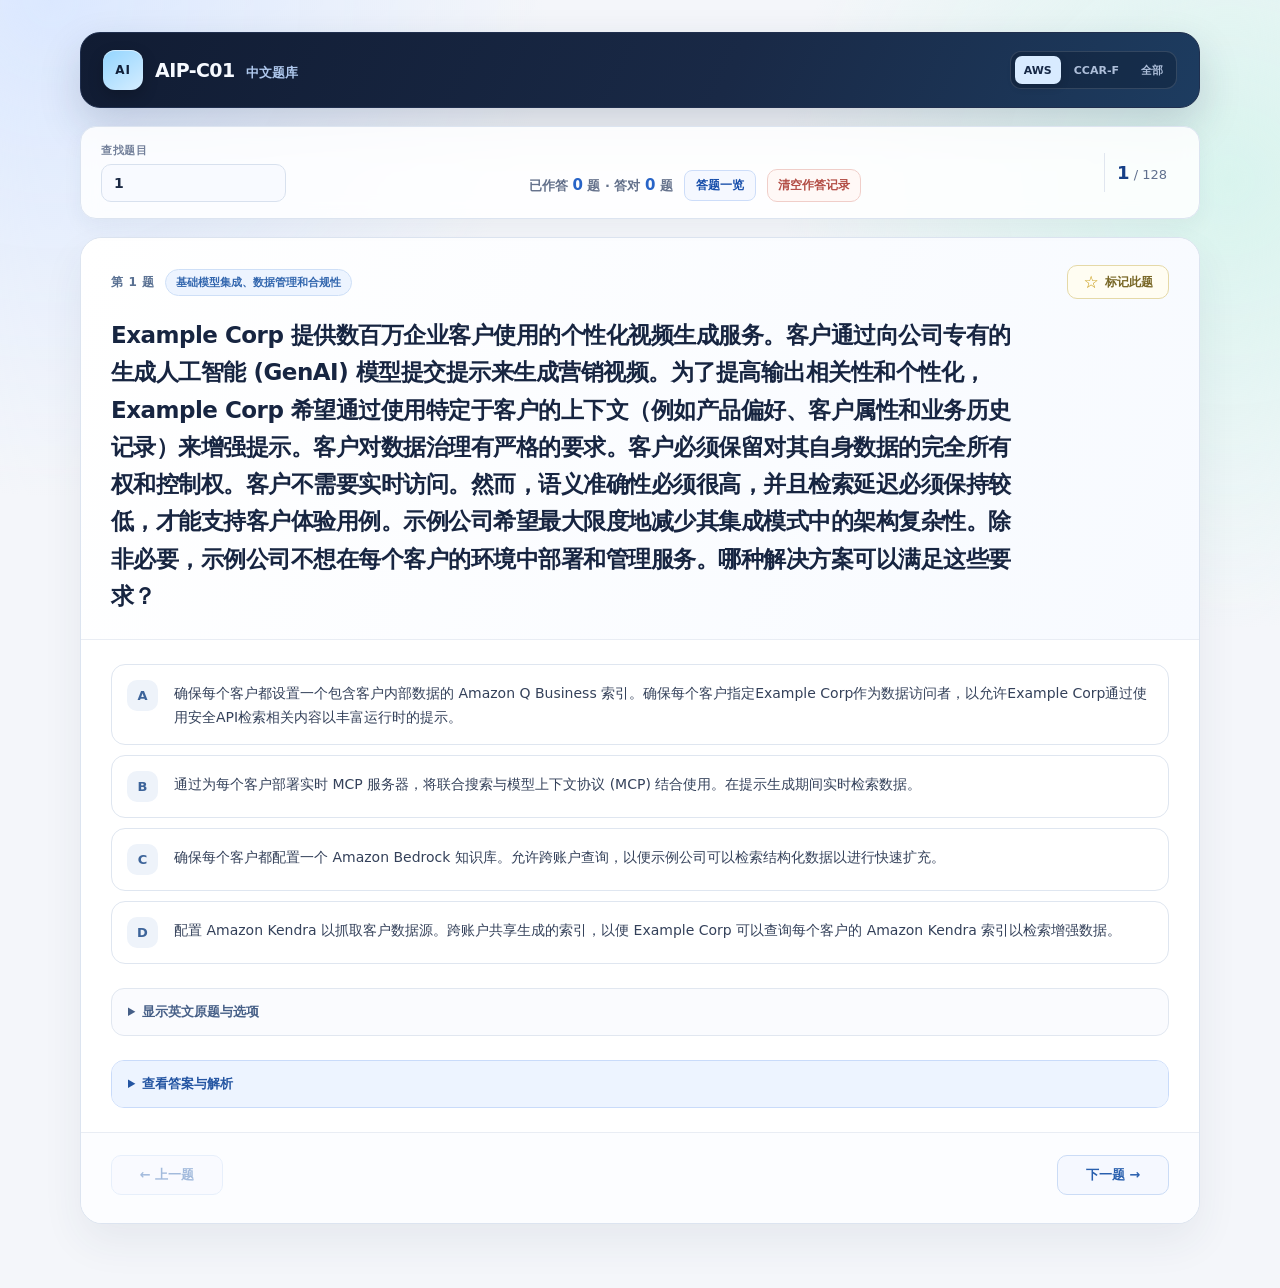
==== aws-cip/index.html @ 1c4ef6be "Add Claude CCAR-F practice library" ====
<!doctype html>
<html lang="zh-CN" data-exam="aws-cip">
  <head>
    <meta charset="UTF-8" />
    <meta name="viewport" content="width=device-width, initial-scale=1.0" />
    <meta name="description" content="AWS AIP-C01 中文题库：逐题练习中英文题目，查看答案与解析。" />
    <title>AWS AIP-C01 中文题库</title>
    <link rel="stylesheet" href="../styles.css?v=dual-exams-20260810" />
  </head>
  <body>
    <main class="shell">
      <header class="site-header">
        <a class="brand" href="?question=1" aria-label="回到第 1 题">
          <span class="brand-mark">AI</span>
          <span>AIP-C01 <em>中文题库</em></span>
        </a>
        <nav class="exam-switcher" aria-label="切换题库">
          <a class="is-current" href="./" aria-current="page">AWS</a>
          <a href="../ccar-f/">CCAR-F</a>
          <a href="../">全部</a>
        </nav>
      </header>

      <section class="toolbar" aria-label="题目导航">
        <label class="search">
          <span>查找题目</span>
          <input id="question-search" type="search" placeholder="输入题号，如 24" inputmode="numeric" />
        </label>
        <div class="answer-record">
          <span>已作答 <strong id="answered-count">0</strong> 题 · 答对 <strong id="correct-count">0</strong> 题</span>
          <a class="overview-link" href="overview.html">答题一览</a>
          <button id="clear-answers" class="clear-answers" type="button">清空作答记录</button>
        </div>
        <div class="progress"><span id="current-position">1</span> / <span id="total-count">128</span></div>
      </section>

      <section id="question-view" aria-live="polite"></section>
    </main>

    <script type="module" src="../app.js?v=dual-exams-20260810"></script>
  </body>
</html>
---- styles.css ----
:root {
  color: #1c2740;
  background: #eef2f8;
  font-family: Inter, "PingFang SC", "Microsoft YaHei", system-ui, sans-serif;
}

* { box-sizing: border-box; }

body {
  min-width: 320px;
  margin: 0;
  background:
    radial-gradient(circle at 4% 0%, #dbe8ff 0, transparent 31rem),
    radial-gradient(circle at 96% 14%, #d9f4ee 0, transparent 28rem),
    #f4f6fa;
}

button, input { font: inherit; }

.shell { width: min(1120px, calc(100% - 48px)); margin: 0 auto; padding: 32px 0 64px; }

.site-header {
  display: flex;
  align-items: center;
  justify-content: space-between;
  gap: 24px;
  min-height: 76px;
  padding: 16px 22px;
  margin-bottom: 18px;
  border: 1px solid #202f4e;
  border-radius: 20px;
  background: linear-gradient(115deg, #111c33 0%, #192946 58%, #1d3c60 100%);
  box-shadow: 0 18px 42px #1b2d4c2e;
}

.brand { display: inline-flex; align-items: center; gap: 12px; color: #f7faff; text-decoration: none; font-size: 19px; font-weight: 780; letter-spacing: -.03em; }
.brand em { margin-left: 5px; color: #afc8ed; font-size: 13px; font-style: normal; font-weight: 650; letter-spacing: 0; }
.brand-mark { display: grid; place-items: center; width: 40px; height: 40px; color: #11203a; border-radius: 12px; background: linear-gradient(145deg, #93d5ff, #d5edff); box-shadow: inset 0 1px #fff8, 0 6px 16px #0003; font-size: 12px; font-weight: 850; letter-spacing: .08em; }
.header-tag { margin: 0; color: #adc3e1; font-size: 13px; font-weight: 600; }
.header-actions { display: flex; align-items: center; gap: 12px; }
.exam-switcher { display: inline-flex; align-items: center; gap: 4px; padding: 4px; border: 1px solid #ffffff21; border-radius: 11px; background: #09142752; }
.exam-switcher a { display: inline-flex; min-height: 28px; align-items: center; padding: 0 9px; color: #aebfda; border-radius: 7px; font-size: 11px; font-weight: 780; text-decoration: none; transition: .16s ease; }
.exam-switcher a:hover { color: #fff; background: #ffffff14; }
.exam-switcher a.is-current { color: #152846; background: #d8ebff; box-shadow: 0 3px 9px #0002; }

.toolbar {
  display: grid;
  grid-template-columns: auto 1fr auto;
  align-items: end;
  gap: 18px;
  padding: 16px 20px;
  margin-bottom: 18px;
  border: 1px solid #dce4f0;
  border-radius: 16px;
  background: #ffffffd9;
  box-shadow: 0 8px 20px #2535500d;
  backdrop-filter: blur(10px);
}

.search { display: grid; gap: 6px; color: #73809a; font-size: 11px; font-weight: 800; letter-spacing: .06em; }
.search input { width: 185px; padding: 10px 12px; color: #1b2943; border: 1px solid #d8e1ee; border-radius: 10px; background: #f8faff; font-size: 14px; font-weight: 650; outline: none; transition: border-color .16s, box-shadow .16s; }
.search input:focus { border-color: #4a80e5; box-shadow: 0 0 0 3px #4a80e51f; }

.answer-record { display: inline-flex; align-items: center; justify-self: center; gap: 11px; color: #64718b; font-size: 13px; font-weight: 650; white-space: nowrap; }
.answer-record strong { color: #2864c7; font-size: 15px; font-variant-numeric: tabular-nums; }
.overview-link, .overview-back { display: inline-flex; align-items: center; min-height: 31px; padding: 0 11px; color: #174eaa; border: 1px solid #cdddf9; border-radius: 8px; background: #f5f8ff; font-size: 12px; font-weight: 750; text-decoration: none; transition: .16s ease; }
.overview-link:hover, .overview-back:hover { color: #fff; border-color: #2767cc; background: #2767cc; }
.clear-answers { min-width: 0; padding: 7px 10px; color: #b34e46; border-color: #f0cec9; background: #fff8f6; font-size: 12px; }
.clear-answers:hover:not(:disabled) { color: #fff; border-color: #c35d52; background: #c35d52; }
.progress { align-self: center; padding: 9px 12px; color: #60708e; border-left: 1px solid #e0e6ef; font-size: 13px; font-variant-numeric: tabular-nums; }
.progress span:first-child { color: #153f87; font-size: 18px; font-weight: 800; }

.question-card { overflow: hidden; border: 1px solid #dce4f0; border-radius: 22px; background: #fff; box-shadow: 0 18px 42px #25355012; }
.question-head { padding: 27px 30px 24px; border-bottom: 1px solid #e9edf4; background: linear-gradient(110deg, #fff 0%, #f7faff 100%); }
.eyebrow { display: flex; align-items: center; justify-content: space-between; gap: 12px; margin-bottom: 18px; color: #597092; font-size: 12px; font-weight: 800; letter-spacing: .05em; }
.question-meta { display: flex; align-items: center; gap: 10px; min-width: 0; }
.badge { display: inline-flex; align-items: center; min-height: 27px; padding: 5px 10px; color: #3266ae; border: 1px solid #cedff7; border-radius: 999px; background: #edf4ff; font-size: 11px; letter-spacing: 0; }
.mark-question { display: inline-flex; align-items: center; justify-content: center; min-width: 102px; min-height: 34px; gap: 6px; padding: 6px 11px; color: #776625; border-color: #e5d9a7; background: #fffdf2; font-size: 12px; letter-spacing: 0; }
.mark-question:hover:not(:disabled), .mark-question.is-marked { color: #745b00; border-color: #e1bd3f; background: #fff4bb; box-shadow: 0 5px 12px #b4901f20; }
.mark-question.is-marked:hover:not(:disabled) { color: #66510a; border-color: #d3af36; background: #ffed99; }
.mark-icon { color: #c49300; font-size: 17px; line-height: 1; }
.question-head h1 { max-width: 920px; margin: 0; color: #172541; font-size: clamp(18px, 1.8vw, 23px); font-weight: 680; line-height: 1.62; letter-spacing: -.022em; }

.choices { display: grid; gap: 10px; padding: 24px 30px; }
.choice { display: grid; grid-template-columns: 33px 1fr; width: 100%; min-width: 0; gap: 14px; align-items: start; padding: 15px; color: inherit; border: 1px solid #dfe6f0; border-radius: 14px; background: #fff; text-align: left; font-weight: inherit; transition: transform .14s ease, border-color .14s ease, box-shadow .14s ease, background .14s ease; }
.choice:hover { border-color: #9bb9ed; background: #f9fbff; box-shadow: 0 5px 13px #2e538b0c; transform: translateY(-1px); }
.choice-label { display: grid; place-items: center; width: 31px; height: 31px; color: #3d649a; border-radius: 10px; background: #eef3fa; font-size: 13px; font-weight: 850; }
.choice p { margin: 2px 0 0; color: #34415a; font-size: 14px; line-height: 1.68; }
.choice.user-selected { border-color: #4f83df; background: #f2f6ff; box-shadow: inset 0 0 0 1px #d4e2fb; }
.choice.user-selected .choice-label { color: #fff; background: #3470d0; }
.choice.user-correct.user-selected { border-color: #5aba84; background: #f0fbf5; box-shadow: inset 0 0 0 1px #ccefd9; }
.choice.user-correct.user-selected .choice-label { background: #278858; }
.choice.user-incorrect.user-selected { border-color: #e28b81; background: #fff4f2; box-shadow: inset 0 0 0 1px #f5d5d0; }
.choice.user-incorrect.user-selected .choice-label { background: #c05c52; }

.answer-feedback { margin: -5px 30px 22px; font-size: 13px; font-weight: 750; }
.answer-feedback.correct { color: #257c4f; }
.answer-feedback.incorrect { color: #b74e47; }

details { margin: 0 30px 24px; border: 1px solid #e1e7f0; border-radius: 13px; background: #fafbfe; }
summary { padding: 14px 16px; color: #465f87; cursor: pointer; font-size: 13px; font-weight: 750; user-select: none; }
details[open] summary { border-bottom: 1px solid #e7ebf2; }
.english { padding: 3px 17px 19px; color: #56647b; font-family: Georgia, "Times New Roman", serif; font-size: 15px; line-height: 1.7; }
.english h2 { margin: 14px 0 9px; color: #3f567b; font-family: Inter, "PingFang SC", sans-serif; font-size: 12px; }
.english p { margin: 0 0 13px; }
.english ul { display: grid; gap: 10px; margin: 0; padding: 0; list-style: none; }

.result { overflow: hidden; padding: 0; border-color: #c9dbfa; background: #f6f9ff; }
.result summary { color: #2455a2; background: #edf4ff; }
.result-content { padding: 15px 16px 17px; }
.answer-line { display: flex; align-items: center; justify-content: space-between; gap: 12px; color: #58709a; font-size: 13px; font-weight: 750; }
.answer-line strong { display: grid; min-width: 33px; height: 33px; padding: 0 9px; place-items: center; color: #fff; border-radius: 10px; background: linear-gradient(145deg, #3678dd, #2456af); box-shadow: 0 4px 9px #295ebd2b; font-size: 14px; }
.explanation-text { margin: 14px 0 0; color: #425574; font-size: 14px; line-height: 1.75; }
.review-notice { margin: 14px 0 0; padding: 11px 12px; color: #985128; border: 1px solid #f5d29c; border-radius: 10px; background: #fff8eb; font-size: 13px; line-height: 1.6; }
.ambiguity-notice { color: #855d0d; border-color: #f2df9d; background: #fffdf1; }

.nav { display: flex; justify-content: space-between; gap: 12px; padding: 22px 30px 28px; border-top: 1px solid #e9edf4; background: #fcfdff; }
button { min-width: 112px; padding: 10px 15px; color: #285fae; border: 1px solid #cbdcf6; border-radius: 10px; background: #f5f8ff; cursor: pointer; font-size: 13px; font-weight: 780; transition: .16s ease; }
button:hover:not(:disabled) { color: #fff; border-color: #2866c5; background: #2866c5; box-shadow: 0 6px 12px #2866c528; transform: translateY(-1px); }
button:disabled { opacity: .42; cursor: not-allowed; }
.error { padding: 40px 20px; color: #a43d45; text-align: center; }

/* 答题一览 */
.overview-heading { display: flex; align-items: end; justify-content: space-between; gap: 24px; padding: 31px 30px; margin-bottom: 16px; border: 1px solid #dce4f0; border-radius: 22px; background: linear-gradient(120deg, #ffffff 0%, #eef5ff 100%); box-shadow: 0 15px 35px #2535500c; }
.section-kicker { margin: 0 0 9px; color: #3471ce; font-size: 11px; font-weight: 850; letter-spacing: .12em; }
.overview-heading h1 { margin: 0; color: #172541; font-size: 27px; letter-spacing: -.035em; }
.overview-heading p:not(.section-kicker) { margin: 9px 0 0; color: #667692; font-size: 14px; }
.overview-total { display: grid; min-width: 94px; gap: 4px; justify-items: end; color: #65738c; font-size: 12px; font-weight: 700; }
.overview-total strong { color: #1d5cb7; font-size: 38px; line-height: 1; font-variant-numeric: tabular-nums; }
.status-summary { display: grid; grid-template-columns: repeat(4, 1fr); gap: 14px; margin-bottom: 16px; }
.status-stat { position: relative; display: grid; gap: 9px; overflow: hidden; padding: 19px 21px; border: 1px solid #dde5ef; border-radius: 16px; background: #fff; box-shadow: 0 7px 17px #2535500b; }
.status-stat::after { position: absolute; top: 0; right: 0; width: 48px; height: 4px; content: ""; border-radius: 0 16px 0 9px; background: currentColor; }
.status-stat span { color: #697791; font-size: 12px; font-weight: 750; }
.status-stat strong { font-size: 29px; line-height: 1; font-variant-numeric: tabular-nums; }
.status-stat.marked { color: #b18400; }
.status-stat.pending { color: #687894; }
.status-stat.correct { color: #278858; }
.status-stat.incorrect { color: #c05c52; }
.overview-lists { display: grid; gap: 15px; }
.status-list { padding: 21px; border: 1px solid #dde5ef; border-radius: 18px; background: #fff; box-shadow: 0 8px 21px #2535500b; }
.status-list header { display: flex; align-items: center; justify-content: space-between; gap: 14px; padding-bottom: 15px; margin-bottom: 16px; border-bottom: 1px solid #edf0f5; }
.status-list h2 { margin: 0; color: #263653; font-size: 17px; }
.status-list header p { margin: 4px 0 0; color: #77849a; font-size: 12px; }
.status-list header > strong { padding: 5px 10px; border-radius: 999px; font-size: 12px; font-variant-numeric: tabular-nums; }
.status-list.marked { border-color: #eadca8; background: linear-gradient(115deg, #fffef8, #fffdf1); }
.status-list.marked header > strong { color: #806500; background: #fff2b6; }
.status-list.pending header > strong { color: #586984; background: #edf1f6; }
.status-list.correct header > strong { color: #217c4e; background: #e9f8ef; }
.status-list.incorrect header > strong { color: #ad4b43; background: #fff0ee; }
.question-status-grid { display: flex; flex-wrap: wrap; gap: 9px; }
.question-status { position: relative; display: grid; place-items: center; width: 41px; height: 37px; border: 1px solid; border-radius: 10px; font-size: 13px; font-weight: 800; text-decoration: none; font-variant-numeric: tabular-nums; transition: .15s ease; }
.question-status.marked { color: #806500; border-color: #e5cf72; background: #fff8d9; }
.question-status.pending { color: #5c6d89; border-color: #dce3ed; background: #f8fafc; }
.question-status.correct { color: #237c4e; border-color: #bfe6cf; background: #effbf4; }
.question-status.incorrect { color: #ac4d45; border-color: #f0c4bf; background: #fff4f2; }
.question-status:hover { color: #fff; box-shadow: 0 5px 11px #1c314826; transform: translateY(-2px); }
.question-status.marked:hover { border-color: #a77f00; background: #a77f00; }
.question-status.pending:hover { border-color: #5c6d89; background: #5c6d89; }
.question-status.correct:hover { border-color: #237c4e; background: #237c4e; }
.question-status.incorrect:hover { border-color: #ac4d45; background: #ac4d45; }
.status-mark { position: absolute; top: -6px; right: -5px; display: grid; place-items: center; width: 15px; height: 15px; color: #8a6900; border: 1px solid #e2c451; border-radius: 999px; background: #fff2a9; box-shadow: 0 2px 5px #846b1533; font-size: 9px; line-height: 1; }
.question-status.marked .status-mark { display: none; }
.empty-status { margin: 0; color: #8c97a9; font-size: 14px; }

/* 题库入口 */
.catalog-shell { min-height: 100vh; }
.catalog-hero { padding: 54px 8px 39px; text-align: center; }
.catalog-hero h1 { margin: 0; color: #172541; font-size: clamp(30px, 5vw, 48px); letter-spacing: -.05em; }
.catalog-hero > p:last-child { max-width: 640px; margin: 15px auto 0; color: #64738d; font-size: 15px; line-height: 1.7; }
.catalog-grid { display: grid; grid-template-columns: repeat(2, minmax(0, 1fr)); gap: 18px; }
.catalog-card { position: relative; display: grid; min-height: 290px; align-content: space-between; gap: 30px; overflow: hidden; padding: 29px; color: inherit; border: 1px solid #d5dfed; border-radius: 22px; background: #fff; box-shadow: 0 18px 44px #25355014; text-decoration: none; transition: border-color .18s ease, box-shadow .18s ease, transform .18s ease; }
.catalog-card::before { position: absolute; top: -90px; right: -80px; width: 250px; height: 250px; content: ""; border-radius: 50%; opacity: .46; }
.catalog-card.aws::before { background: radial-gradient(circle, #b7d8ff, transparent 68%); }
.catalog-card.ccar::before { background: radial-gradient(circle, #bdebdc, transparent 68%); }
.catalog-card:hover { border-color: #9bb9e9; box-shadow: 0 24px 55px #20395920; transform: translateY(-3px); }
.catalog-route { position: relative; justify-self: start; padding: 6px 10px; color: #48668d; border: 1px solid #d5e0ee; border-radius: 999px; background: #f5f8fc; font-family: ui-monospace, SFMono-Regular, Menlo, monospace; font-size: 11px; font-weight: 750; }
.catalog-provider { margin: 0 0 8px; color: #6680a5; font-size: 11px; font-weight: 850; letter-spacing: .08em; text-transform: uppercase; }
.catalog-card h2 { margin: 0; color: #1a2945; font-size: 27px; letter-spacing: -.035em; }
.catalog-card div > p:last-child { max-width: 440px; margin: 13px 0 0; color: #65738a; font-size: 14px; line-height: 1.7; }
.catalog-enter { display: flex; align-items: center; justify-content: space-between; color: #245cad; font-size: 13px; font-weight: 800; }
.catalog-enter span { font-size: 19px; transition: transform .18s ease; }
.catalog-card:hover .catalog-enter span { transform: translateX(4px); }
.catalog-note { margin: 24px 0 0; color: #7c899d; font-size: 12px; line-height: 1.65; text-align: center; }

@media (max-width: 760px) {
  .shell { width: min(100% - 24px, 1120px); padding-top: 18px; }
  .site-header { min-height: 66px; padding: 13px 16px; margin-bottom: 14px; border-radius: 16px; }
  .header-tag { display: none; }
  .header-actions { gap: 7px; }
  .exam-switcher a { padding: 0 7px; }
  .toolbar { grid-template-columns: 1fr auto; gap: 13px; padding: 14px; }
  .answer-record { grid-column: 1 / -1; justify-self: stretch; justify-content: space-between; padding-top: 12px; border-top: 1px solid #e7ebf2; }
  .progress { border-left: 0; padding-right: 0; }
  .question-head { padding: 23px 19px 20px; }
  .choices { padding: 19px; }
  .answer-feedback { margin: -2px 19px 19px; }
  details { margin-right: 19px; margin-left: 19px; }
  .nav { padding: 18px 19px 21px; }
  .overview-heading { padding: 24px 20px; }
  .status-summary { grid-template-columns: repeat(2, 1fr); gap: 9px; }
  .status-stat { padding: 15px; }
  .status-stat strong { font-size: 25px; }
  .status-list { padding: 17px; }
  .catalog-hero { padding: 42px 6px 31px; }
  .catalog-grid { grid-template-columns: 1fr; }
  .catalog-card { min-height: 245px; padding: 24px; }
}

@media (max-width: 480px) {
  .brand { font-size: 17px; }
  .brand-mark { width: 36px; height: 36px; }
  .site-header { flex-wrap: wrap; }
  .header-actions { width: 100%; justify-content: space-between; }
  .exam-switcher { margin-left: auto; }
  .header-actions .exam-switcher { margin-left: 0; }
  .search input { width: min(59vw, 185px); }
  .answer-record { gap: 8px; font-size: 12px; }
  .clear-answers { padding: 6px 7px; }
  .overview-link { padding: 0 8px; }
  .question-head h1 { font-size: 17px; }
  .eyebrow { align-items: flex-start; }
  .question-meta { align-items: flex-start; flex-direction: column; gap: 6px; }
  .mark-question { min-width: 87px; padding-right: 8px; padding-left: 8px; }
  .choice { grid-template-columns: 30px 1fr; gap: 11px; padding: 13px; }
  .choice p { font-size: 13px; }
  .overview-heading { align-items: start; }
  .overview-total strong { font-size: 31px; }
  .status-stat { padding: 13px; }
  .status-stat span { font-size: 11px; }
  .status-stat strong { font-size: 22px; }
  .question-status { width: 36px; height: 34px; }
}
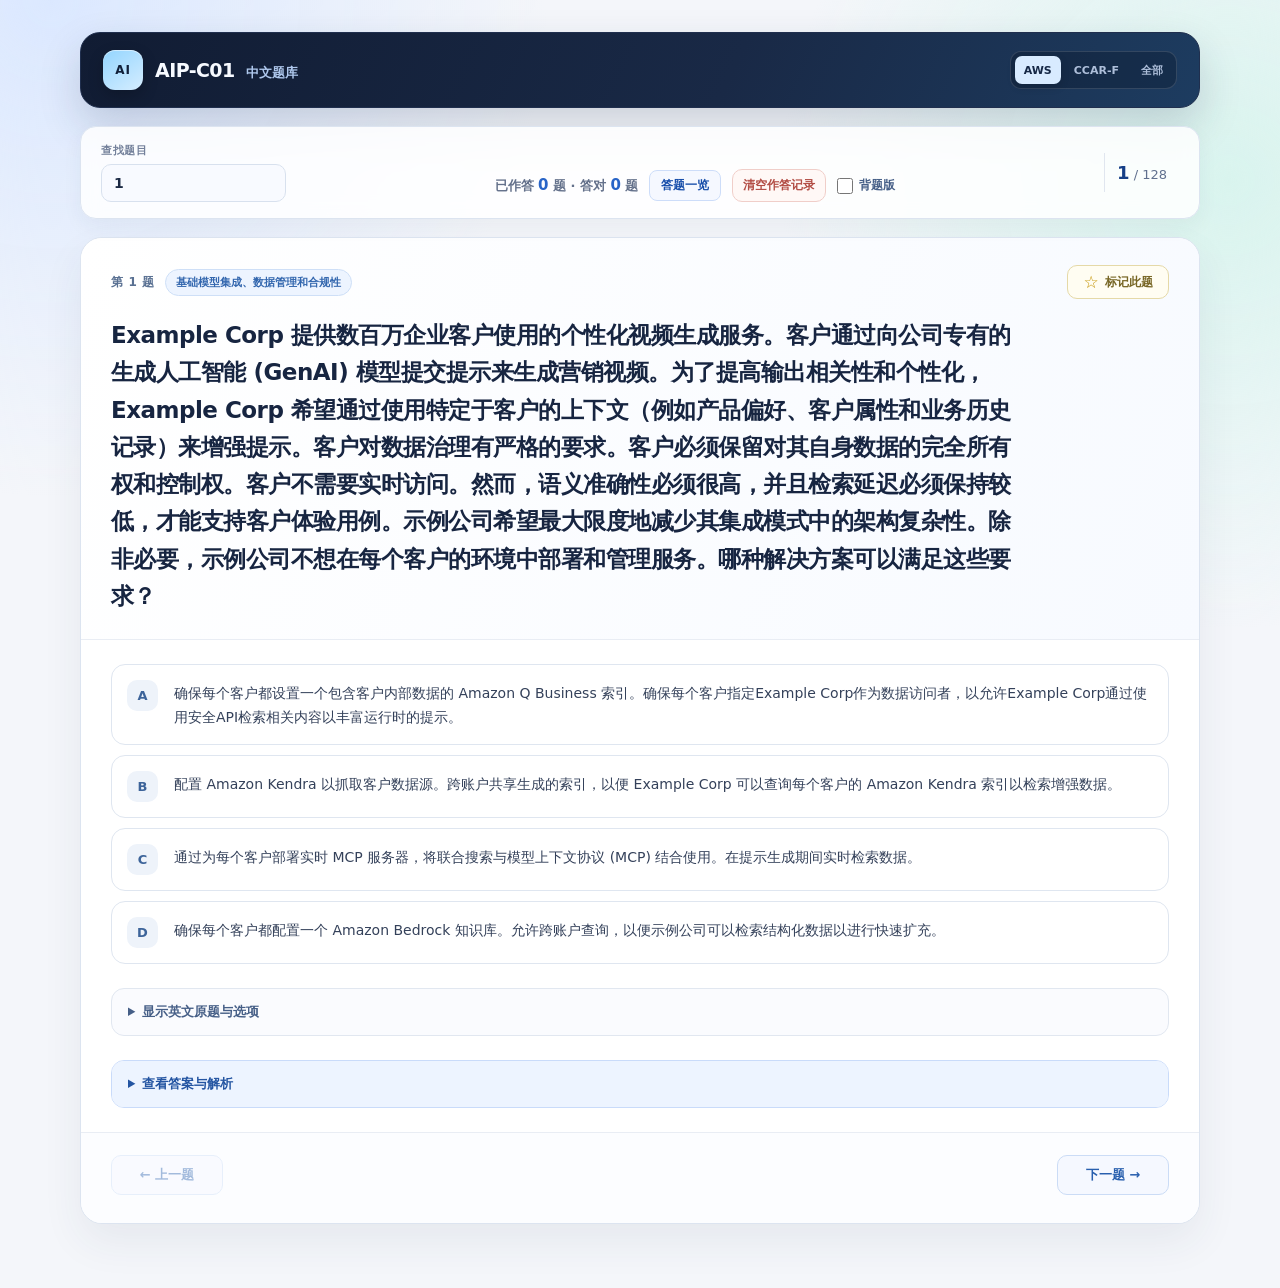
==== commit 6d0de71b: "Add memorization mode for practice questions" ====
--- a/aws-cip/index.html
+++ b/aws-cip/index.html
@@ -29,7 +29,13 @@
         <div class="answer-record">
           <span>已作答 <strong id="answered-count">0</strong> 题 · 答对 <strong id="correct-count">0</strong> 题</span>
           <a class="overview-link" href="overview.html">答题一览</a>
-          <button id="clear-answers" class="clear-answers" type="button">清空作答记录</button>
+          <div class="answer-actions">
+            <button id="clear-answers" class="clear-answers" type="button">清空作答记录</button>
+            <label class="memorization-toggle" for="memorization-mode">
+              <input id="memorization-mode" type="checkbox" />
+              <span>背题版</span>
+            </label>
+          </div>
         </div>
         <div class="progress"><span id="current-position">1</span> / <span id="total-count">128</span></div>
       </section>
--- a/styles.css
+++ b/styles.css
@@ -61,7 +61,12 @@
 .search input { width: 185px; padding: 10px 12px; color: #1b2943; border: 1px solid #d8e1ee; border-radius: 10px; background: #f8faff; font-size: 14px; font-weight: 650; outline: none; transition: border-color .16s, box-shadow .16s; }
 .search input:focus { border-color: #4a80e5; box-shadow: 0 0 0 3px #4a80e51f; }
 
-.answer-record { display: inline-flex; align-items: center; justify-self: center; gap: 11px; color: #64718b; font-size: 13px; font-weight: 650; white-space: nowrap; }
+.answer-record { display: inline-flex; flex-wrap: wrap; align-items: center; justify-self: center; gap: 11px; min-width: 0; color: #64718b; font-size: 13px; font-weight: 650; white-space: nowrap; }
+.answer-actions { display: inline-flex; align-items: center; gap: 11px; }
+.memorization-toggle { display: inline-flex; align-items: center; gap: 6px; min-height: 32px; color: #465f87; cursor: pointer; font-size: 12px; }
+.memorization-toggle input { width: 16px; height: 16px; margin: 0; accent-color: #278858; cursor: pointer; }
+.memorization-toggle:has(input:checked) { color: #257c4f; }
+.memorization-toggle input:focus-visible { outline: 2px solid #3470d0; outline-offset: 3px; }
 .answer-record strong { color: #2864c7; font-size: 15px; font-variant-numeric: tabular-nums; }
 .overview-link, .overview-back { display: inline-flex; align-items: center; min-height: 31px; padding: 0 11px; color: #174eaa; border: 1px solid #cdddf9; border-radius: 8px; background: #f5f8ff; font-size: 12px; font-weight: 750; text-decoration: none; transition: .16s ease; }
 .overview-link:hover, .overview-back:hover { color: #fff; border-color: #2767cc; background: #2767cc; }
@@ -83,7 +88,8 @@
 
 .choices { display: grid; gap: 10px; padding: 24px 30px; }
 .choice { display: grid; grid-template-columns: 33px 1fr; width: 100%; min-width: 0; gap: 14px; align-items: start; padding: 15px; color: inherit; border: 1px solid #dfe6f0; border-radius: 14px; background: #fff; text-align: left; font-weight: inherit; transition: transform .14s ease, border-color .14s ease, box-shadow .14s ease, background .14s ease; }
-.choice:hover { border-color: #9bb9ed; background: #f9fbff; box-shadow: 0 5px 13px #2e538b0c; transform: translateY(-1px); }
+.choice:hover:not(:disabled) { border-color: #9bb9ed; background: #f9fbff; box-shadow: 0 5px 13px #2e538b0c; transform: translateY(-1px); }
+.choice:disabled { opacity: 1; cursor: default; }
 .choice-label { display: grid; place-items: center; width: 31px; height: 31px; color: #3d649a; border-radius: 10px; background: #eef3fa; font-size: 13px; font-weight: 850; }
 .choice p { margin: 2px 0 0; color: #34415a; font-size: 14px; line-height: 1.68; }
 .choice.user-selected { border-color: #4f83df; background: #f2f6ff; box-shadow: inset 0 0 0 1px #d4e2fb; }
@@ -100,10 +106,11 @@
 details { margin: 0 30px 24px; border: 1px solid #e1e7f0; border-radius: 13px; background: #fafbfe; }
 summary { padding: 14px 16px; color: #465f87; cursor: pointer; font-size: 13px; font-weight: 750; user-select: none; }
 details[open] summary { border-bottom: 1px solid #e7ebf2; }
-.english { padding: 3px 17px 19px; color: #56647b; font-family: Georgia, "Times New Roman", serif; font-size: 15px; line-height: 1.7; }
-.english h2 { margin: 14px 0 9px; color: #3f567b; font-family: Inter, "PingFang SC", sans-serif; font-size: 12px; }
-.english p { margin: 0 0 13px; }
-.english ul { display: grid; gap: 10px; margin: 0; padding: 0; list-style: none; }
+.translation { padding: 3px 17px 19px; color: #56647b; font-size: 15px; line-height: 1.7; }
+.translation:lang(en) { font-family: Georgia, "Times New Roman", serif; }
+.translation h2 { margin: 14px 0 9px; color: #3f567b; font-family: Inter, "PingFang SC", sans-serif; font-size: 12px; }
+.translation p { margin: 0 0 13px; }
+.translation ul { display: grid; gap: 10px; margin: 0; padding: 0; list-style: none; }
 
 .result { overflow: hidden; padding: 0; border-color: #c9dbfa; background: #f6f9ff; }
 .result summary { color: #2455a2; background: #edf4ff; }
